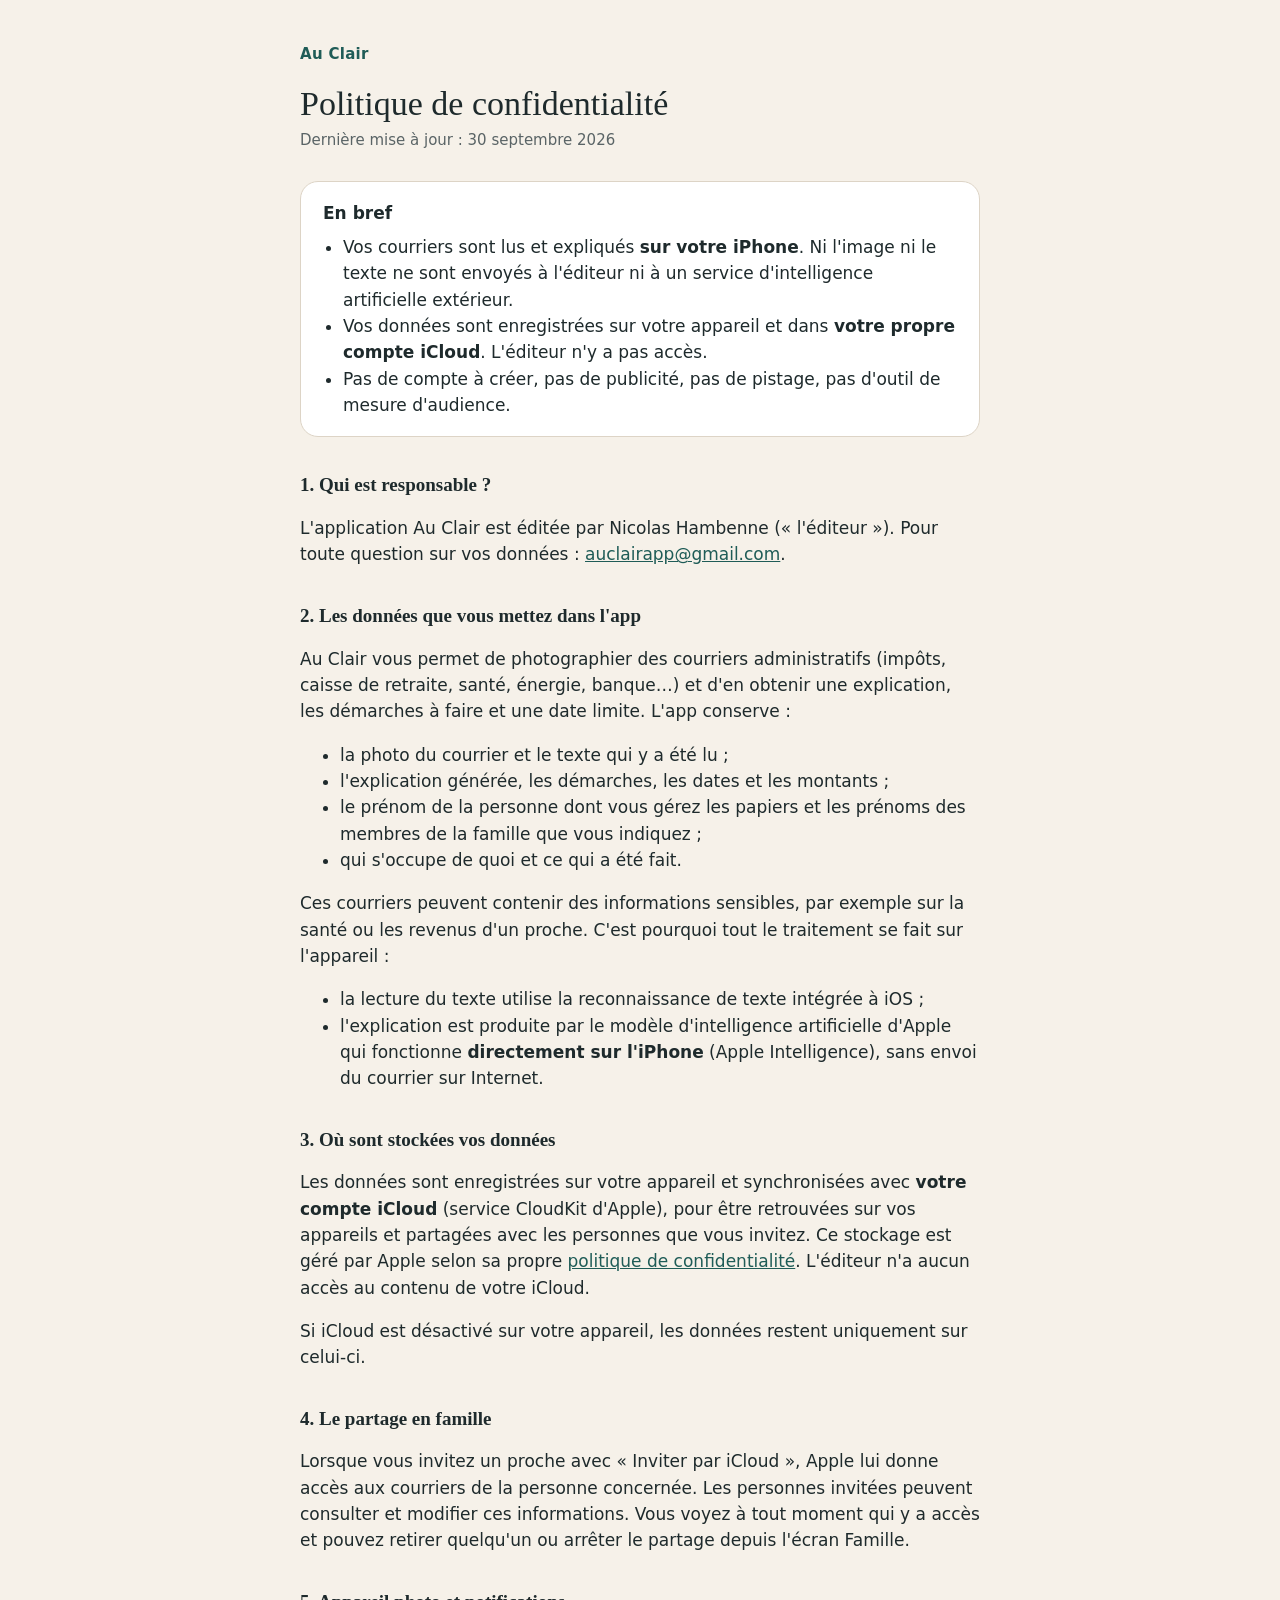
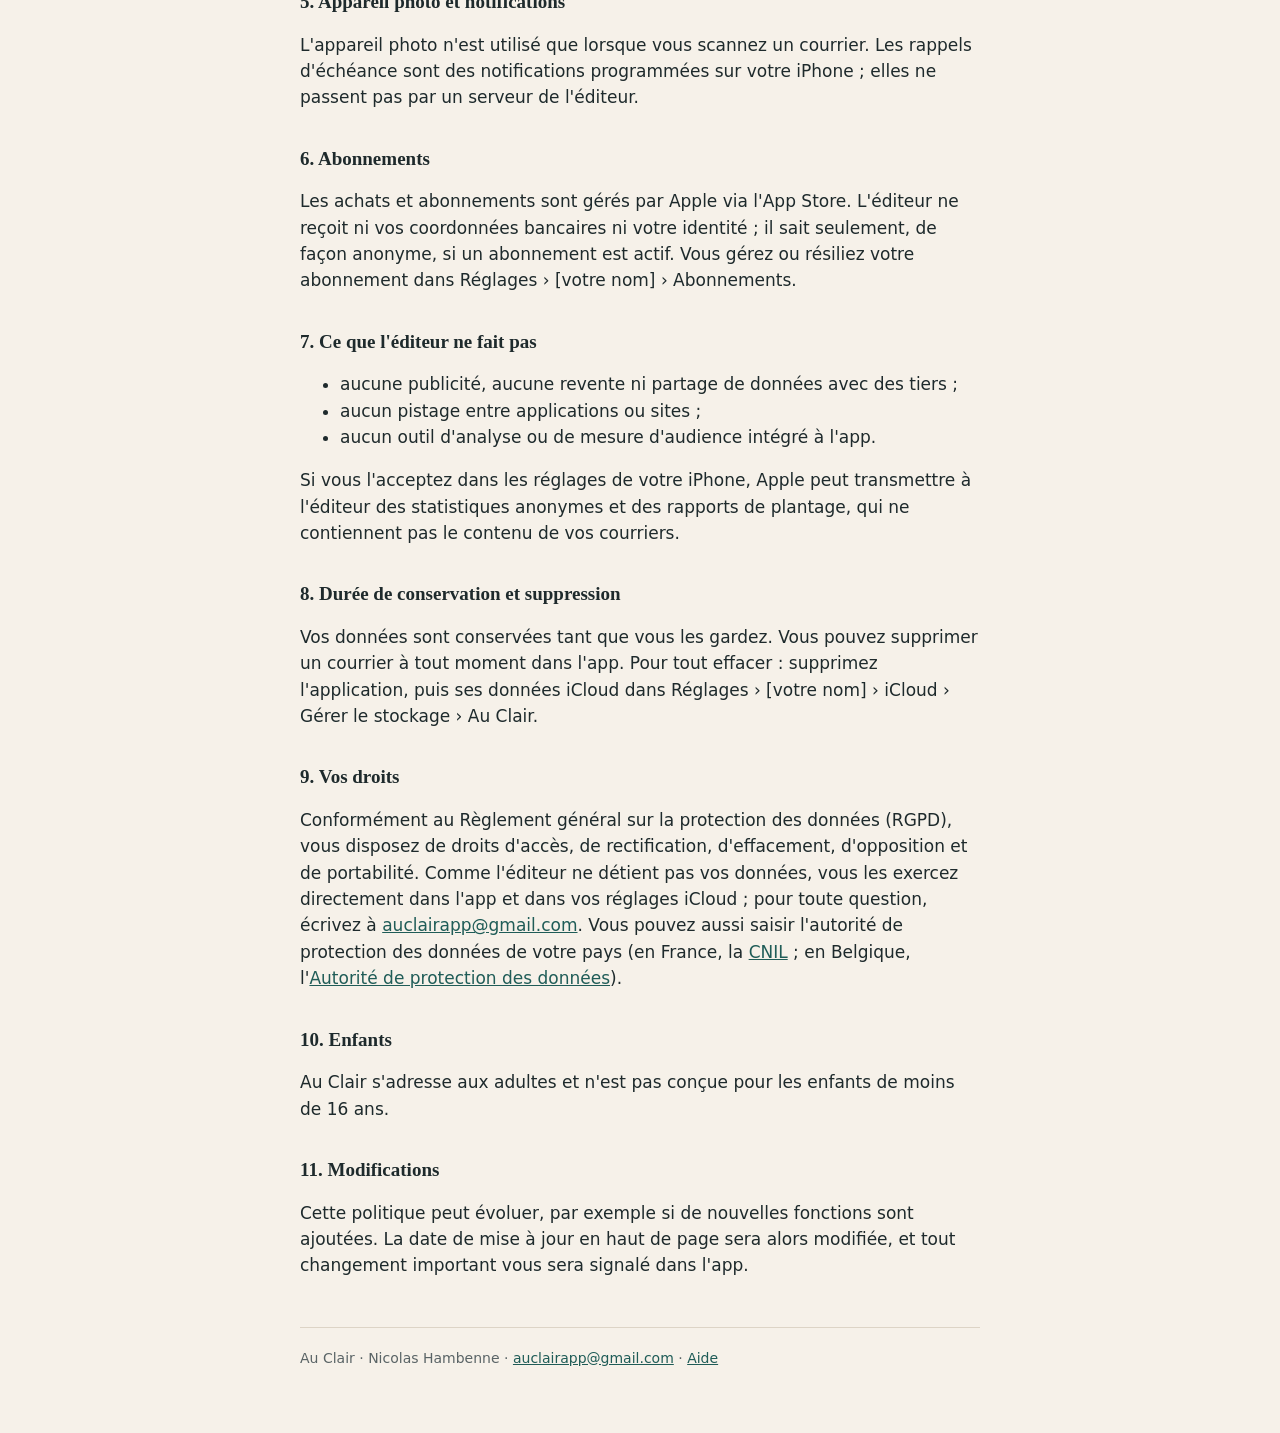
==== confidentialite/index.html @ 900e8f7a "Pages confidentialité et aide" ====
<!doctype html>
<html lang="fr"><head><meta charset="utf-8"><meta name="viewport" content="width=device-width, initial-scale=1">
<title>Au Clair – Politique de confidentialité</title>
<link rel="stylesheet" href="../style.css"></head>
<body><main>
<a class="marque" href="../support/">Au Clair</a>
<h1>Politique de confidentialité</h1>
<p class="maj">Dernière mise à jour : 30 septembre 2026</p>

<div class="resume"><strong>En bref</strong>
<ul>
<li>Vos courriers sont lus et expliqués <strong>sur votre iPhone</strong>. Ni l'image ni le texte ne sont envoyés à l'éditeur ni à un service d'intelligence artificielle extérieur.</li>
<li>Vos données sont enregistrées sur votre appareil et dans <strong>votre propre compte iCloud</strong>. L'éditeur n'y a pas accès.</li>
<li>Pas de compte à créer, pas de publicité, pas de pistage, pas d'outil de mesure d'audience.</li>
</ul></div>

<h2>1. Qui est responsable ?</h2>
<p>L'application Au Clair est éditée par Nicolas Hambenne (« l'éditeur »). Pour toute question sur vos données : <a href="mailto:auclairapp@gmail.com">auclairapp@gmail.com</a>.</p>

<h2>2. Les données que vous mettez dans l'app</h2>
<p>Au Clair vous permet de photographier des courriers administratifs (impôts, caisse de retraite, santé, énergie, banque…) et d'en obtenir une explication, les démarches à faire et une date limite. L'app conserve :</p>
<ul>
<li>la photo du courrier et le texte qui y a été lu ;</li>
<li>l'explication générée, les démarches, les dates et les montants ;</li>
<li>le prénom de la personne dont vous gérez les papiers et les prénoms des membres de la famille que vous indiquez ;</li>
<li>qui s'occupe de quoi et ce qui a été fait.</li>
</ul>
<p>Ces courriers peuvent contenir des informations sensibles, par exemple sur la santé ou les revenus d'un proche. C'est pourquoi tout le traitement se fait sur l'appareil :</p>
<ul>
<li>la lecture du texte utilise la reconnaissance de texte intégrée à iOS ;</li>
<li>l'explication est produite par le modèle d'intelligence artificielle d'Apple qui fonctionne <strong>directement sur l'iPhone</strong> (Apple Intelligence), sans envoi du courrier sur Internet.</li>
</ul>

<h2>3. Où sont stockées vos données</h2>
<p>Les données sont enregistrées sur votre appareil et synchronisées avec <strong>votre compte iCloud</strong> (service CloudKit d'Apple), pour être retrouvées sur vos appareils et partagées avec les personnes que vous invitez. Ce stockage est géré par Apple selon sa propre <a href="https://www.apple.com/fr/legal/privacy/">politique de confidentialité</a>. L'éditeur n'a aucun accès au contenu de votre iCloud.</p>
<p>Si iCloud est désactivé sur votre appareil, les données restent uniquement sur celui-ci.</p>

<h2>4. Le partage en famille</h2>
<p>Lorsque vous invitez un proche avec « Inviter par iCloud », Apple lui donne accès aux courriers de la personne concernée. Les personnes invitées peuvent consulter et modifier ces informations. Vous voyez à tout moment qui y a accès et pouvez retirer quelqu'un ou arrêter le partage depuis l'écran Famille.</p>

<h2>5. Appareil photo et notifications</h2>
<p>L'appareil photo n'est utilisé que lorsque vous scannez un courrier. Les rappels d'échéance sont des notifications programmées sur votre iPhone ; elles ne passent pas par un serveur de l'éditeur.</p>

<h2>6. Abonnements</h2>
<p>Les achats et abonnements sont gérés par Apple via l'App Store. L'éditeur ne reçoit ni vos coordonnées bancaires ni votre identité ; il sait seulement, de façon anonyme, si un abonnement est actif. Vous gérez ou résiliez votre abonnement dans Réglages › [votre nom] › Abonnements.</p>

<h2>7. Ce que l'éditeur ne fait pas</h2>
<ul>
<li>aucune publicité, aucune revente ni partage de données avec des tiers ;</li>
<li>aucun pistage entre applications ou sites ;</li>
<li>aucun outil d'analyse ou de mesure d'audience intégré à l'app.</li>
</ul>
<p>Si vous l'acceptez dans les réglages de votre iPhone, Apple peut transmettre à l'éditeur des statistiques anonymes et des rapports de plantage, qui ne contiennent pas le contenu de vos courriers.</p>

<h2>8. Durée de conservation et suppression</h2>
<p>Vos données sont conservées tant que vous les gardez. Vous pouvez supprimer un courrier à tout moment dans l'app. Pour tout effacer : supprimez l'application, puis ses données iCloud dans Réglages › [votre nom] › iCloud › Gérer le stockage › Au Clair.</p>

<h2>9. Vos droits</h2>
<p>Conformément au Règlement général sur la protection des données (RGPD), vous disposez de droits d'accès, de rectification, d'effacement, d'opposition et de portabilité. Comme l'éditeur ne détient pas vos données, vous les exercez directement dans l'app et dans vos réglages iCloud ; pour toute question, écrivez à <a href="mailto:auclairapp@gmail.com">auclairapp@gmail.com</a>. Vous pouvez aussi saisir l'autorité de protection des données de votre pays (en France, la <a href="https://www.cnil.fr">CNIL</a> ; en Belgique, l'<a href="https://www.autoriteprotectiondonnees.be">Autorité de protection des données</a>).</p>

<h2>10. Enfants</h2>
<p>Au Clair s'adresse aux adultes et n'est pas conçue pour les enfants de moins de 16 ans.</p>

<h2>11. Modifications</h2>
<p>Cette politique peut évoluer, par exemple si de nouvelles fonctions sont ajoutées. La date de mise à jour en haut de page sera alors modifiée, et tout changement important vous sera signalé dans l'app.</p>

<footer>Au Clair · Nicolas Hambenne · <a href="mailto:auclairapp@gmail.com">auclairapp@gmail.com</a> · <a href="../support/">Aide</a></footer>
</main></body></html>
---- style.css ----
:root{--fond:#F6F1E9;--encre:#1E2A2C;--second:#5A6466;--accent:#1F5C57;--carte:#fff;--bord:#DDD4C6}
*{box-sizing:border-box}
body{margin:0;background:var(--fond);color:var(--encre);font:17px/1.55 -apple-system,BlinkMacSystemFont,"Segoe UI",system-ui,sans-serif}
main{max-width:720px;margin:0 auto;padding:40px 20px 64px}
.marque{font:600 15px/1 -apple-system,system-ui,sans-serif;color:var(--accent);letter-spacing:.02em;text-decoration:none}
h1{font:500 34px/1.15 ui-serif,Georgia,"Times New Roman",serif;margin:18px 0 6px}
h2{font:600 19px/1.3 ui-serif,Georgia,serif;margin:36px 0 8px}
.maj{color:var(--second);font-size:15px;margin:0 0 28px}
.resume{background:var(--carte);border:1px solid var(--bord);border-radius:18px;padding:18px 22px}
.resume ul{margin:8px 0 0;padding-left:20px}
a{color:var(--accent)}
footer{margin-top:48px;padding-top:20px;border-top:1px solid var(--bord);color:var(--second);font-size:14px}
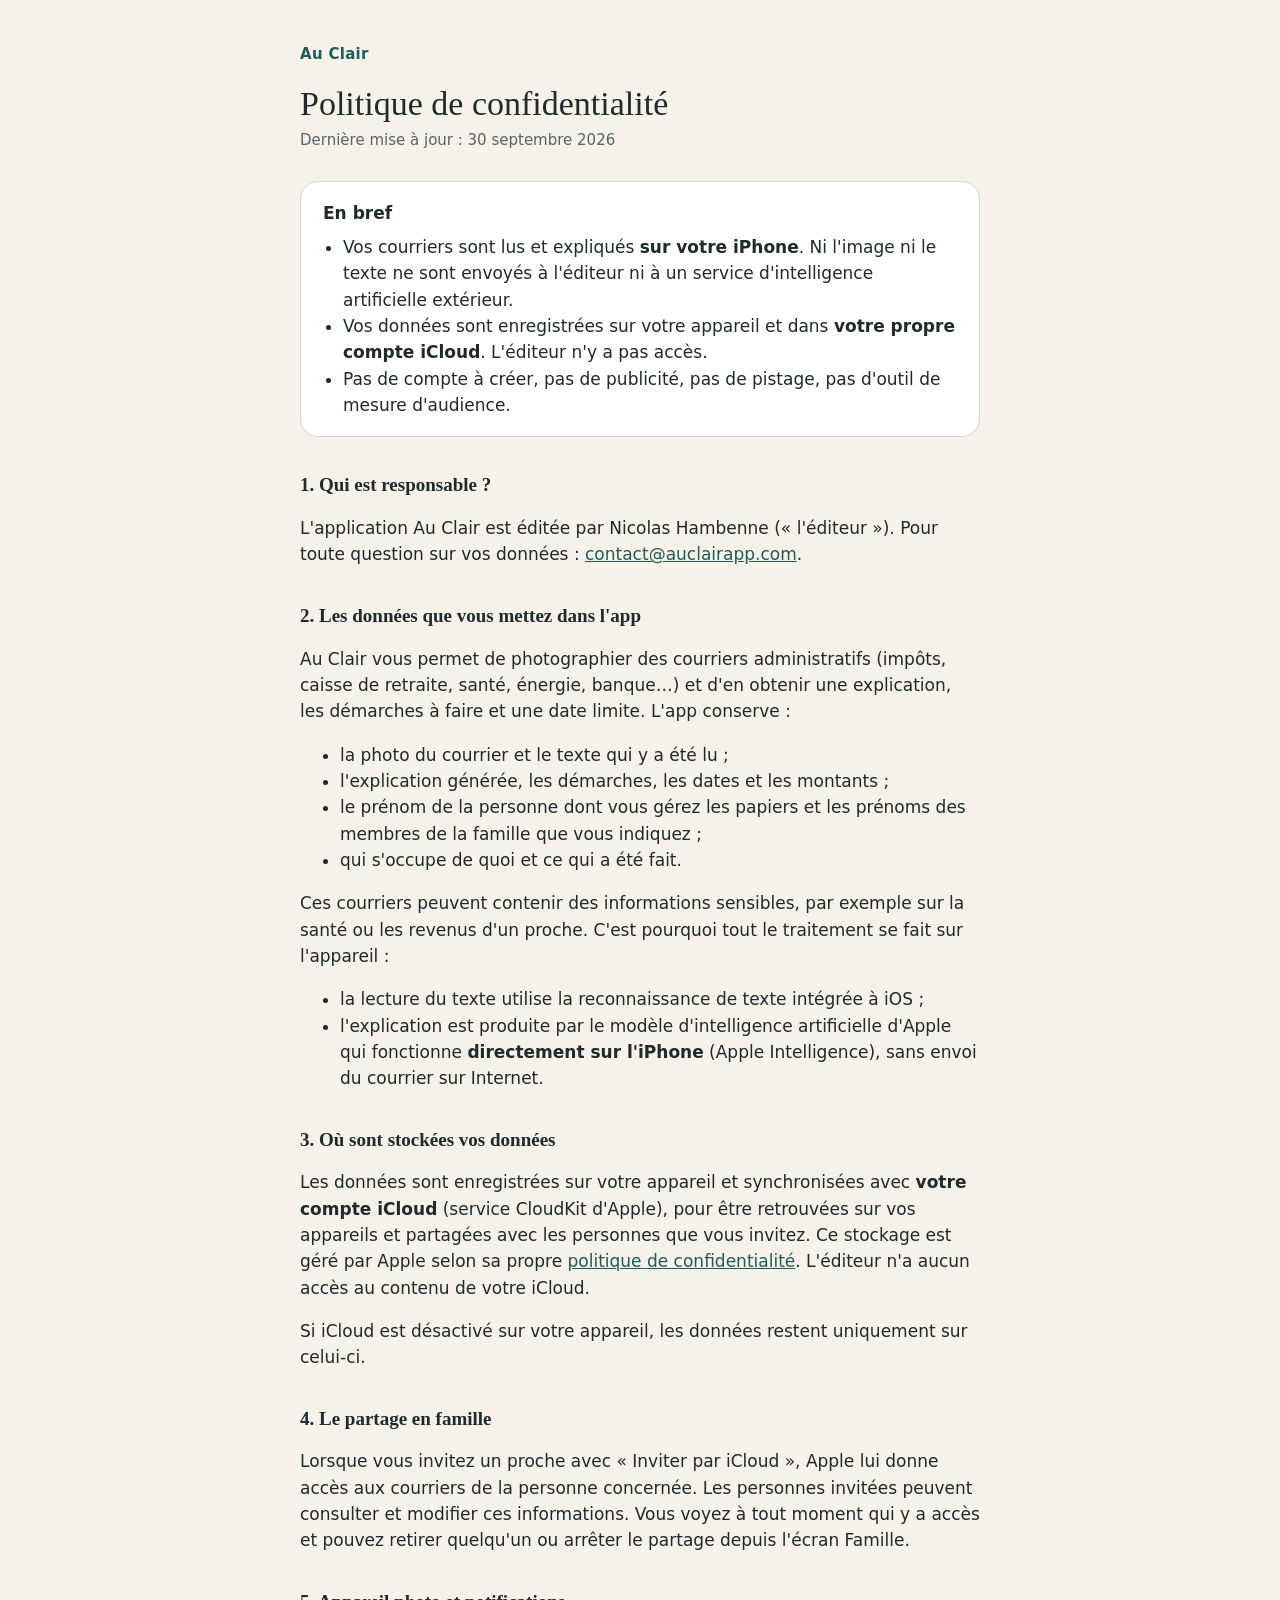
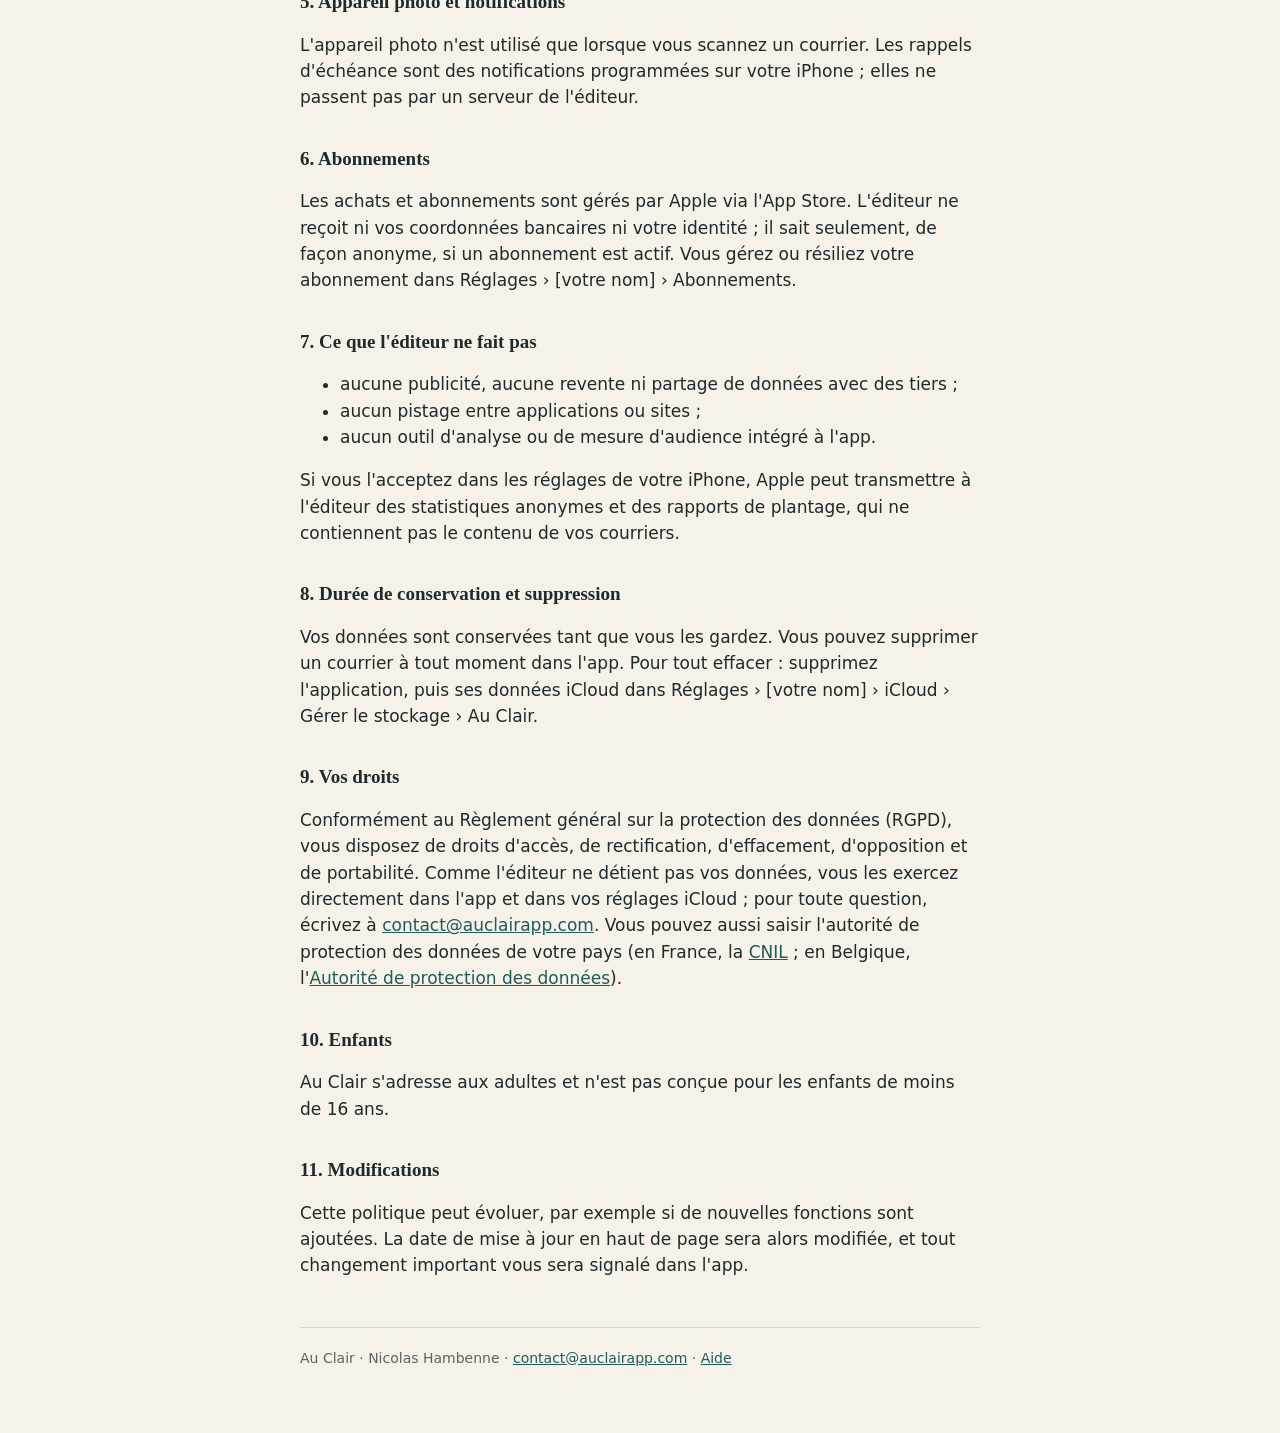
==== commit f140f0c4: "Adresse de contact : contact@auclairapp.com" ====
--- a/confidentialite/index.html
+++ b/confidentialite/index.html
@@ -15,7 +15,7 @@
 </ul></div>
 
 <h2>1. Qui est responsable ?</h2>
-<p>L'application Au Clair est éditée par Nicolas Hambenne (« l'éditeur »). Pour toute question sur vos données : <a href="mailto:auclairapp@gmail.com">auclairapp@gmail.com</a>.</p>
+<p>L'application Au Clair est éditée par Nicolas Hambenne (« l'éditeur »). Pour toute question sur vos données : <a href="mailto:contact@auclairapp.com">contact@auclairapp.com</a>.</p>
 
 <h2>2. Les données que vous mettez dans l'app</h2>
 <p>Au Clair vous permet de photographier des courriers administratifs (impôts, caisse de retraite, santé, énergie, banque…) et d'en obtenir une explication, les démarches à faire et une date limite. L'app conserve :</p>
@@ -56,7 +56,7 @@
 <p>Vos données sont conservées tant que vous les gardez. Vous pouvez supprimer un courrier à tout moment dans l'app. Pour tout effacer : supprimez l'application, puis ses données iCloud dans Réglages › [votre nom] › iCloud › Gérer le stockage › Au Clair.</p>
 
 <h2>9. Vos droits</h2>
-<p>Conformément au Règlement général sur la protection des données (RGPD), vous disposez de droits d'accès, de rectification, d'effacement, d'opposition et de portabilité. Comme l'éditeur ne détient pas vos données, vous les exercez directement dans l'app et dans vos réglages iCloud ; pour toute question, écrivez à <a href="mailto:auclairapp@gmail.com">auclairapp@gmail.com</a>. Vous pouvez aussi saisir l'autorité de protection des données de votre pays (en France, la <a href="https://www.cnil.fr">CNIL</a> ; en Belgique, l'<a href="https://www.autoriteprotectiondonnees.be">Autorité de protection des données</a>).</p>
+<p>Conformément au Règlement général sur la protection des données (RGPD), vous disposez de droits d'accès, de rectification, d'effacement, d'opposition et de portabilité. Comme l'éditeur ne détient pas vos données, vous les exercez directement dans l'app et dans vos réglages iCloud ; pour toute question, écrivez à <a href="mailto:contact@auclairapp.com">contact@auclairapp.com</a>. Vous pouvez aussi saisir l'autorité de protection des données de votre pays (en France, la <a href="https://www.cnil.fr">CNIL</a> ; en Belgique, l'<a href="https://www.autoriteprotectiondonnees.be">Autorité de protection des données</a>).</p>
 
 <h2>10. Enfants</h2>
 <p>Au Clair s'adresse aux adultes et n'est pas conçue pour les enfants de moins de 16 ans.</p>
@@ -64,5 +64,5 @@
 <h2>11. Modifications</h2>
 <p>Cette politique peut évoluer, par exemple si de nouvelles fonctions sont ajoutées. La date de mise à jour en haut de page sera alors modifiée, et tout changement important vous sera signalé dans l'app.</p>
 
-<footer>Au Clair · Nicolas Hambenne · <a href="mailto:auclairapp@gmail.com">auclairapp@gmail.com</a> · <a href="../support/">Aide</a></footer>
+<footer>Au Clair · Nicolas Hambenne · <a href="mailto:contact@auclairapp.com">contact@auclairapp.com</a> · <a href="../support/">Aide</a></footer>
 </main></body></html>
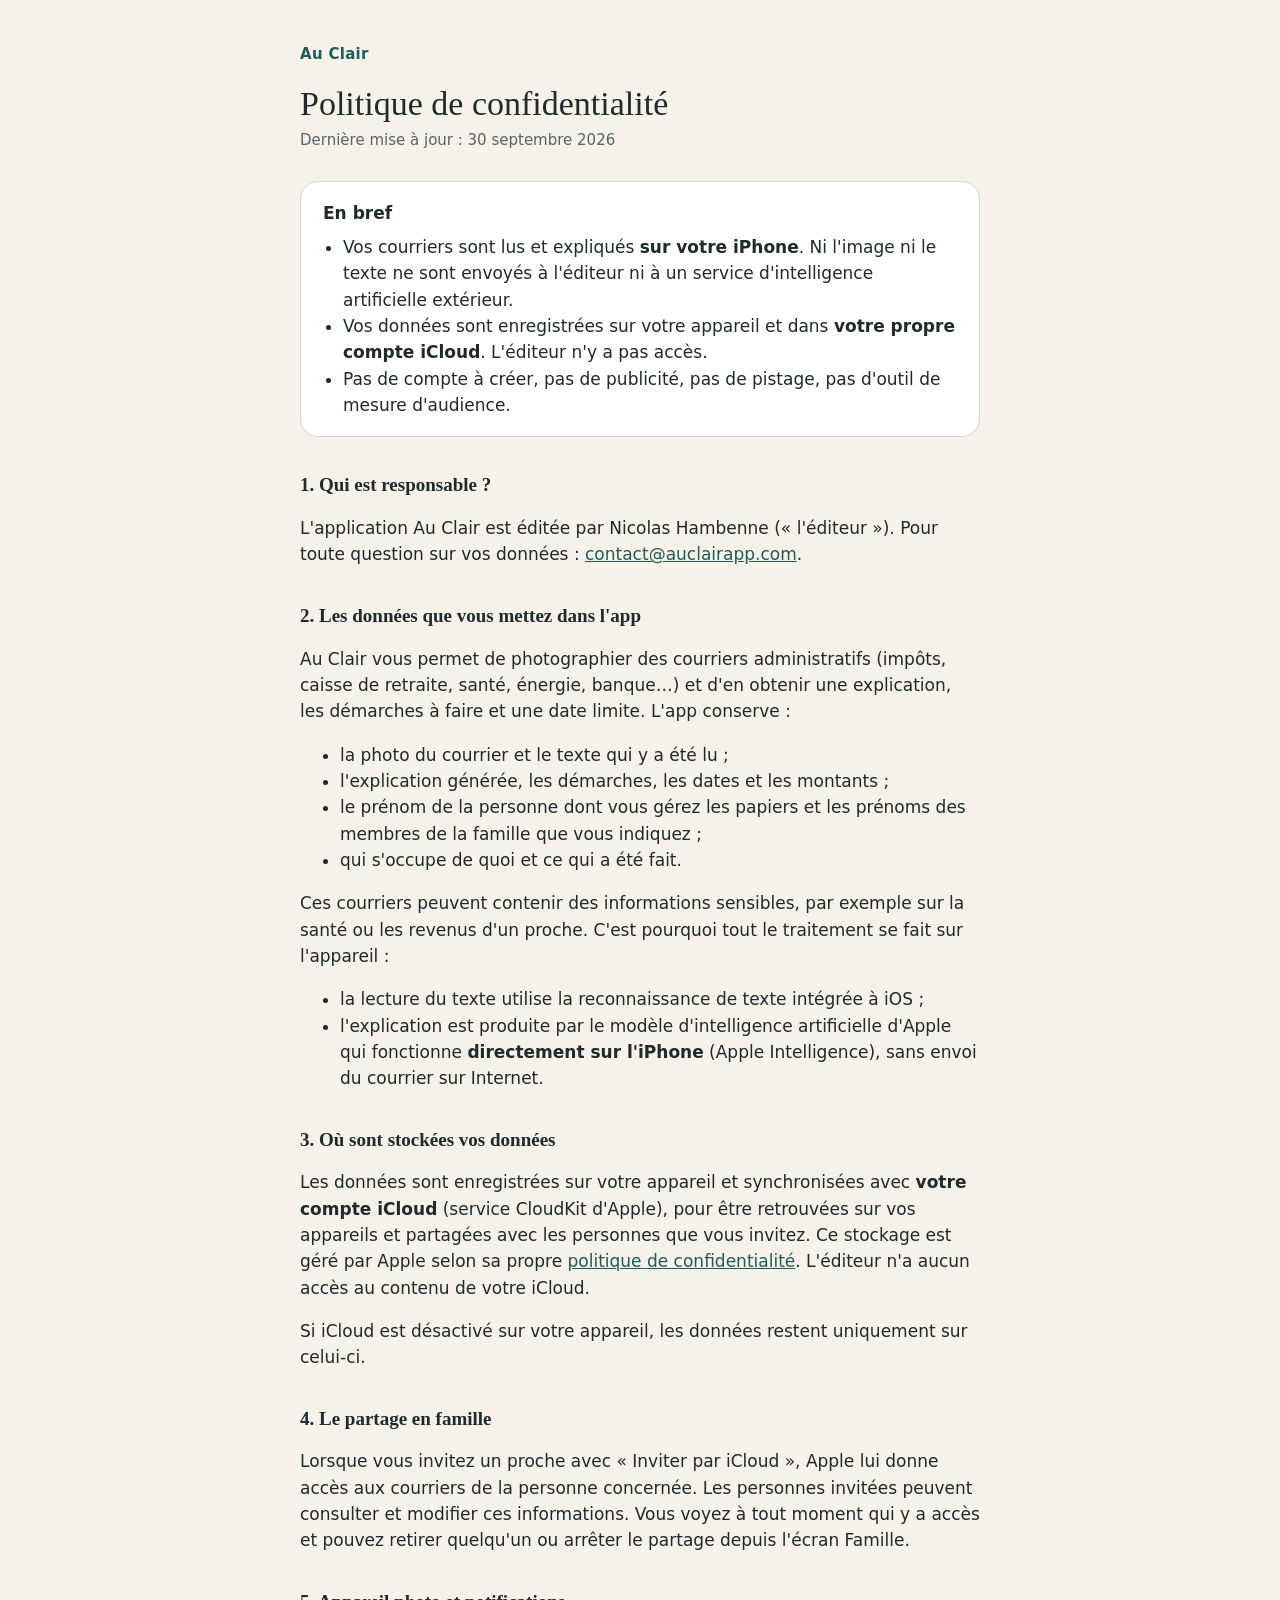
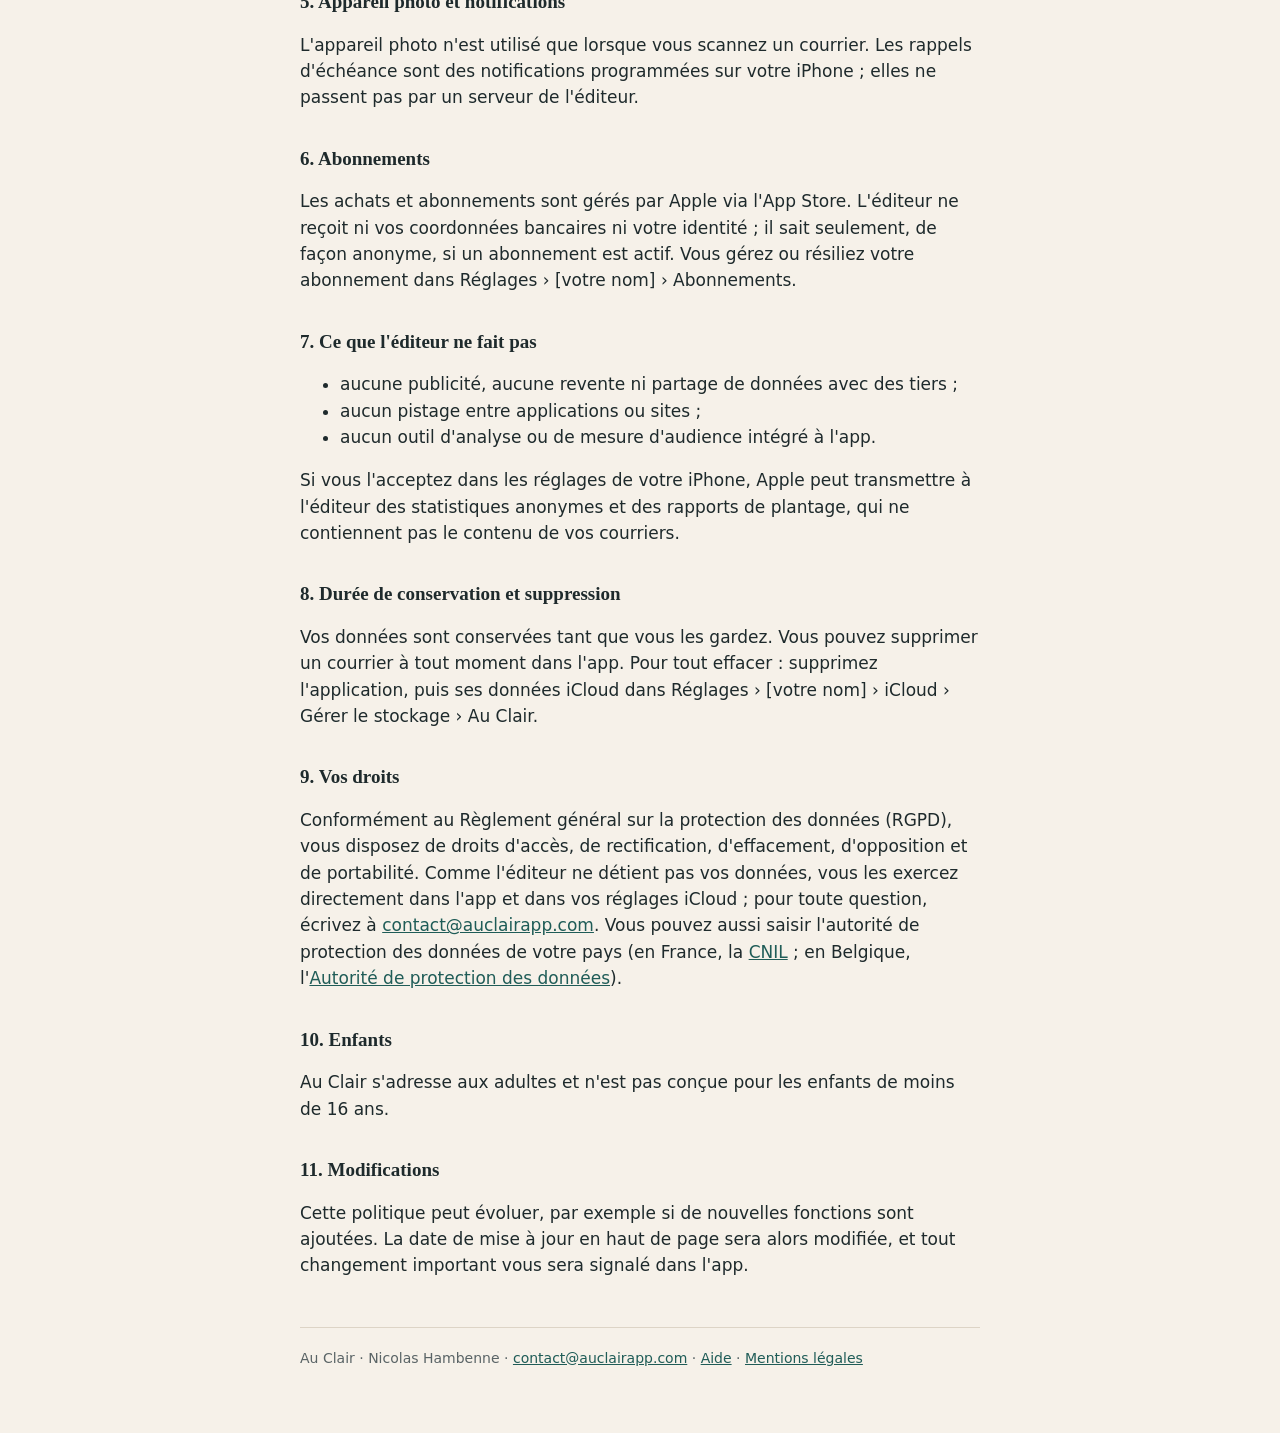
==== commit 23cb1ffb: "Site auclairapp.com : accueil, mentions légales ; retrait de la version ad hoc" ====
--- a/confidentialite/index.html
+++ b/confidentialite/index.html
@@ -1,9 +1,10 @@
 <!doctype html>
 <html lang="fr"><head><meta charset="utf-8"><meta name="viewport" content="width=device-width, initial-scale=1">
 <title>Au Clair – Politique de confidentialité</title>
+<link rel="icon" href="../favicon.png">
 <link rel="stylesheet" href="../style.css"></head>
 <body><main>
-<a class="marque" href="../support/">Au Clair</a>
+<a class="marque" href="../">Au Clair</a>
 <h1>Politique de confidentialité</h1>
 <p class="maj">Dernière mise à jour : 30 septembre 2026</p>
 
@@ -64,5 +65,5 @@
 <h2>11. Modifications</h2>
 <p>Cette politique peut évoluer, par exemple si de nouvelles fonctions sont ajoutées. La date de mise à jour en haut de page sera alors modifiée, et tout changement important vous sera signalé dans l'app.</p>
 
-<footer>Au Clair · Nicolas Hambenne · <a href="mailto:contact@auclairapp.com">contact@auclairapp.com</a> · <a href="../support/">Aide</a></footer>
+<footer>Au Clair · Nicolas Hambenne · <a href="mailto:contact@auclairapp.com">contact@auclairapp.com</a> · <a href="../support/">Aide</a> · <a href="../mentions-legales/">Mentions légales</a></footer>
 </main></body></html>
